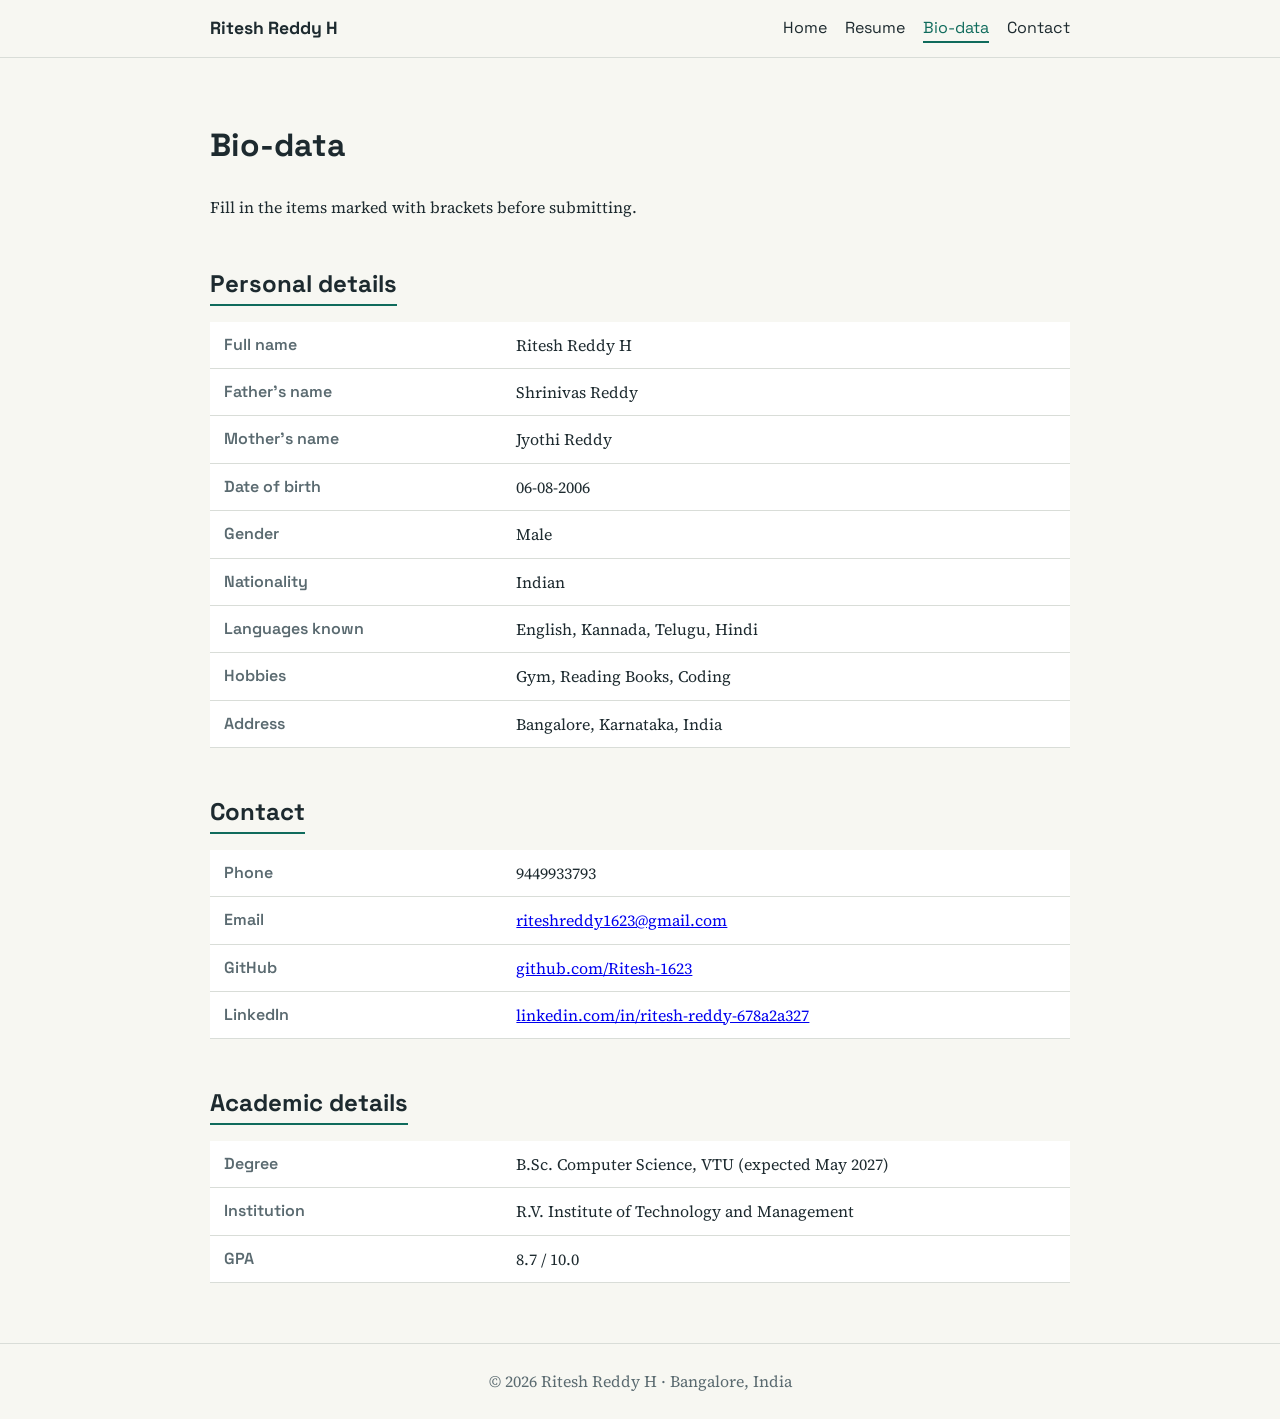
==== biodata.html @ 13013194 "Add files via upload" ====
<!DOCTYPE html><html lang="en"><head><meta charset="UTF-8"><meta name="viewport" content="width=device-width,initial-scale=1"><title>Bio-data | Ritesh Reddy H</title><link rel="preconnect" href="https://fonts.googleapis.com"><link href="https://fonts.googleapis.com/css2?family=Source+Serif+4&family=Space+Grotesk:wght@500;700&display=swap" rel="stylesheet"><link rel="stylesheet" href="style.css"></head><body><header><nav><span class="brand">Ritesh Reddy H</span><div><a href="index.html" data-p="index">Home</a><a href="resume.html" data-p="resume">Resume</a><a href="biodata.html" data-p="biodata">Bio-data</a><a href="contact.html" data-p="contact">Contact</a></div></nav></header><main>
<h1>Bio-data</h1><p class="meta">Fill in the items marked with brackets before submitting.</p>
<section><h2>Personal details</h2><table>
<tr><th>Full name</th><td>Ritesh Reddy H</td></tr>
<tr><th>Father's name</th><td>Shrinivas Reddy</td></tr>
<tr><th>Mother's name</th><td>Jyothi Reddy</td></tr>
<tr><th>Date of birth</th><td>06-08-2006</td></tr>
<tr><th>Gender</th><td>Male</td></tr>
<tr><th>Nationality</th><td>Indian</td></tr>
<tr><th>Languages known</th><td>English, Kannada, Telugu, Hindi</td></tr>
<tr><th>Hobbies</th><td>Gym, Reading Books, Coding</td></tr>
<tr><th>Address</th><td>Bangalore, Karnataka, India</td></tr></table></section>
<section><h2>Contact</h2><table>
<tr><th>Phone</th><td>9449933793</td></tr>
<tr><th>Email</th><td><a href="mailto:riteshreddy1623@gmail.com">riteshreddy1623@gmail.com</a></td></tr>
<tr><th>GitHub</th><td><a href="https://github.com/Ritesh-1623">github.com/Ritesh-1623</a></td></tr>
<tr><th>LinkedIn</th><td><a href="https://linkedin.com/in/ritesh-reddy-678a2a327">linkedin.com/in/ritesh-reddy-678a2a327</a></td></tr></table></section>
<section><h2>Academic details</h2><table>
<tr><th>Degree</th><td>B.Sc. Computer Science, VTU (expected May 2027)</td></tr>
<tr><th>Institution</th><td>R.V. Institute of Technology and Management</td></tr>
<tr><th>GPA</th><td>8.7 / 10.0</td></tr></table></section>
</main><footer>&copy; 2026 Ritesh Reddy H &middot; Bangalore, India</footer><script src="https://cdnjs.cloudflare.com/ajax/libs/jquery/3.7.1/jquery.min.js"></script><script src="script.js"></script></body></html>
---- style.css ----
:root{--bg:#f7f7f2;--ink:#1d2a2f;--mute:#5a6a70;--accent:#0f6b5c;--line:#d9ddd8;--card:#fff}
@media(prefers-color-scheme:dark){:root{--bg:#14201f;--ink:#e8efec;--mute:#9fb1ad;--accent:#4cc3a8;--line:#2b3d3b;--card:#1b2a29}}
*{box-sizing:border-box}
body{margin:0;font-family:'Source Serif 4',Georgia,serif;background:var(--bg);color:var(--ink);line-height:1.65}
h1,h2,h3,nav,.tag{font-family:'Space Grotesk',Arial,sans-serif}
header{border-bottom:1px solid var(--line);position:sticky;top:0;background:var(--bg);z-index:5}
nav{max-width:900px;margin:auto;display:flex;justify-content:space-between;align-items:center;padding:14px 20px;flex-wrap:wrap;gap:8px}
nav .brand{font-weight:700;font-size:1.1rem}
nav a{color:var(--ink);text-decoration:none;margin-left:18px;padding-bottom:3px}
nav a.active,nav a:hover{border-bottom:2px solid var(--accent);color:var(--accent)}
nav a:focus-visible,.btn:focus-visible{outline:3px solid var(--accent);outline-offset:3px}
main{max-width:900px;margin:auto;padding:40px 20px 60px}
.hero h1{font-size:clamp(2.4rem,7vw,4.4rem);line-height:1.05;margin:0 0 12px;letter-spacing:-1px}
.hero p{max-width:60ch;color:var(--mute);font-size:1.1rem}
.typed{color:var(--accent);border-right:3px solid var(--accent);padding-right:4px}
.btn{display:inline-block;background:var(--accent);color:#fff;padding:10px 20px;border-radius:6px;text-decoration:none;margin:8px 10px 0 0;font-family:'Space Grotesk',Arial,sans-serif}
.btn.alt{background:transparent;color:var(--accent);border:2px solid var(--accent)}
section{margin-top:44px}
h2{font-size:1.5rem;border-bottom:2px solid var(--accent);display:inline-block;margin:0 0 16px}
.item{border-left:3px solid var(--line);padding:2px 0 2px 16px;margin-bottom:22px}
.item h3{margin:0}.item .meta{color:var(--mute);font-size:.95rem}
.tag{display:inline-block;border:1px solid var(--accent);color:var(--accent);padding:2px 10px;border-radius:99px;margin:3px 4px 3px 0;font-size:.9rem}
.skill{margin:10px 0}.bar{height:8px;background:var(--line);border-radius:4px;overflow:hidden}
.bar span{display:block;height:100%;width:0;background:var(--accent);transition:width 1s}
table{width:100%;border-collapse:collapse;background:var(--card)}
th,td{text-align:left;padding:10px 14px;border-bottom:1px solid var(--line);vertical-align:top}
th{width:34%;font-family:'Space Grotesk',Arial,sans-serif;color:var(--mute);font-weight:600}
.toggle{cursor:pointer;background:none;border:1px solid var(--line);color:var(--ink);padding:6px 12px;border-radius:6px;font:inherit}
.proj{display:none}.proj.open{display:block}
form{display:grid;gap:12px;max-width:520px}
input,textarea{padding:10px;border:1px solid var(--line);border-radius:6px;background:var(--card);color:var(--ink);font:inherit}
.msg{color:var(--accent);font-weight:600}.err{color:#c0392b}
footer{text-align:center;color:var(--mute);padding:24px;border-top:1px solid var(--line)}
@media print{header,footer,.btn,.toggle{display:none}}
@media(max-width:600px){th,td{display:block;width:100%}th{border:0;padding-bottom:0}nav a{margin-left:10px}}
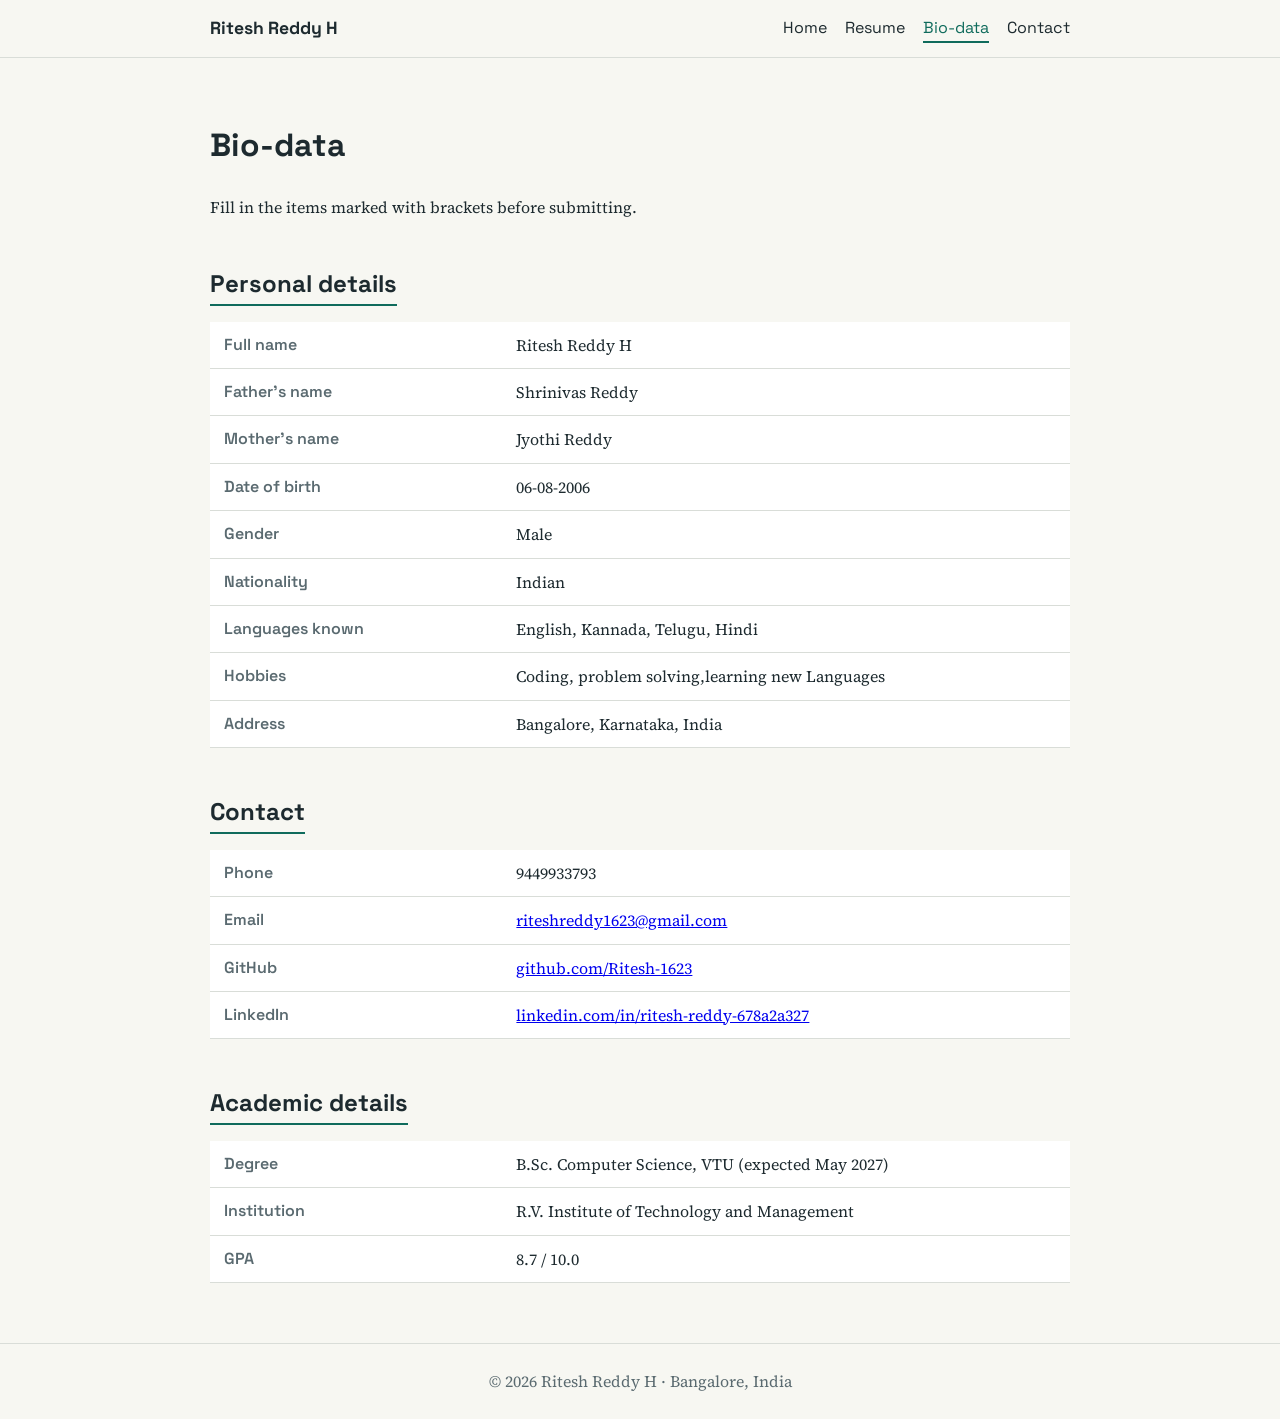
==== commit 746c74ac: "Add files via upload" ====
--- a/biodata.html
+++ b/biodata.html
@@ -8,7 +8,7 @@
 <tr><th>Gender</th><td>Male</td></tr>
 <tr><th>Nationality</th><td>Indian</td></tr>
 <tr><th>Languages known</th><td>English, Kannada, Telugu, Hindi</td></tr>
-<tr><th>Hobbies</th><td>Gym, Reading Books, Coding</td></tr>
+<tr><th>Hobbies</th><td>Coding, problem solving,learning new Languages </td></tr>
 <tr><th>Address</th><td>Bangalore, Karnataka, India</td></tr></table></section>
 <section><h2>Contact</h2><table>
 <tr><th>Phone</th><td>9449933793</td></tr>
